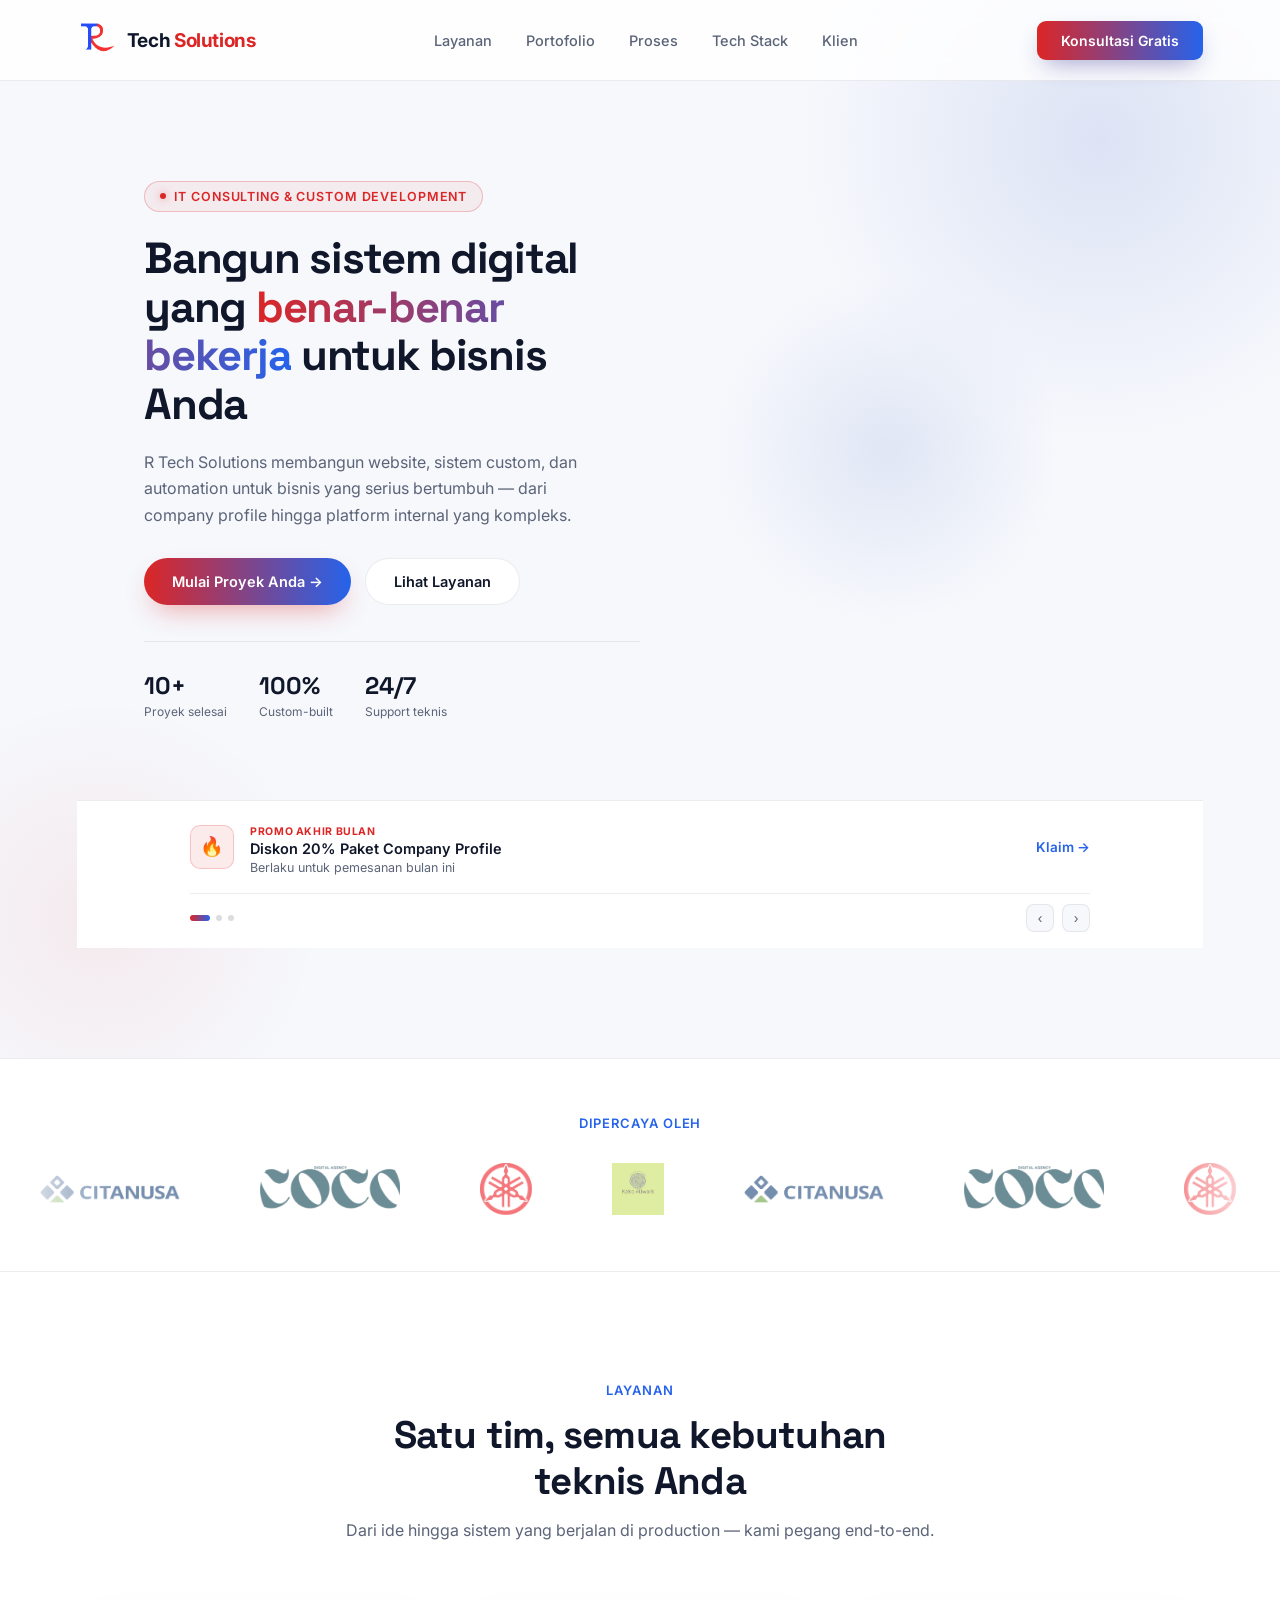
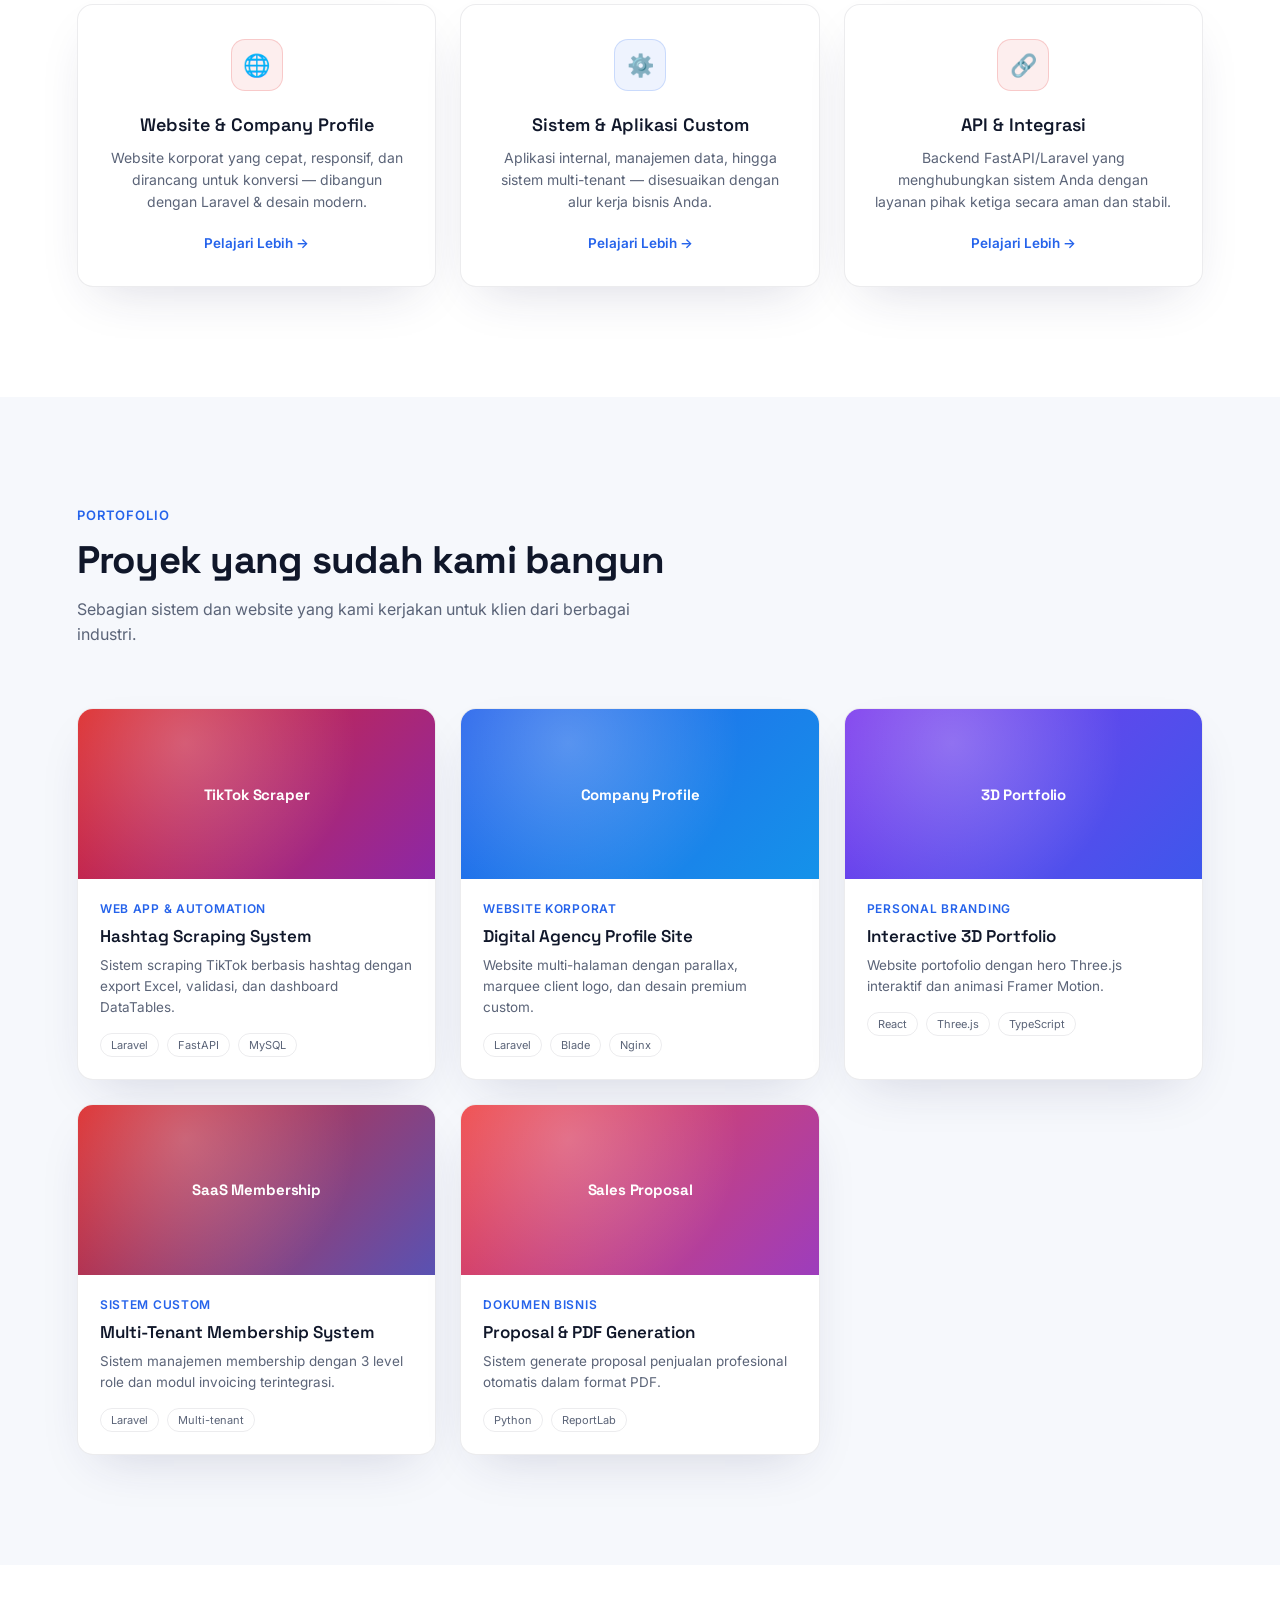
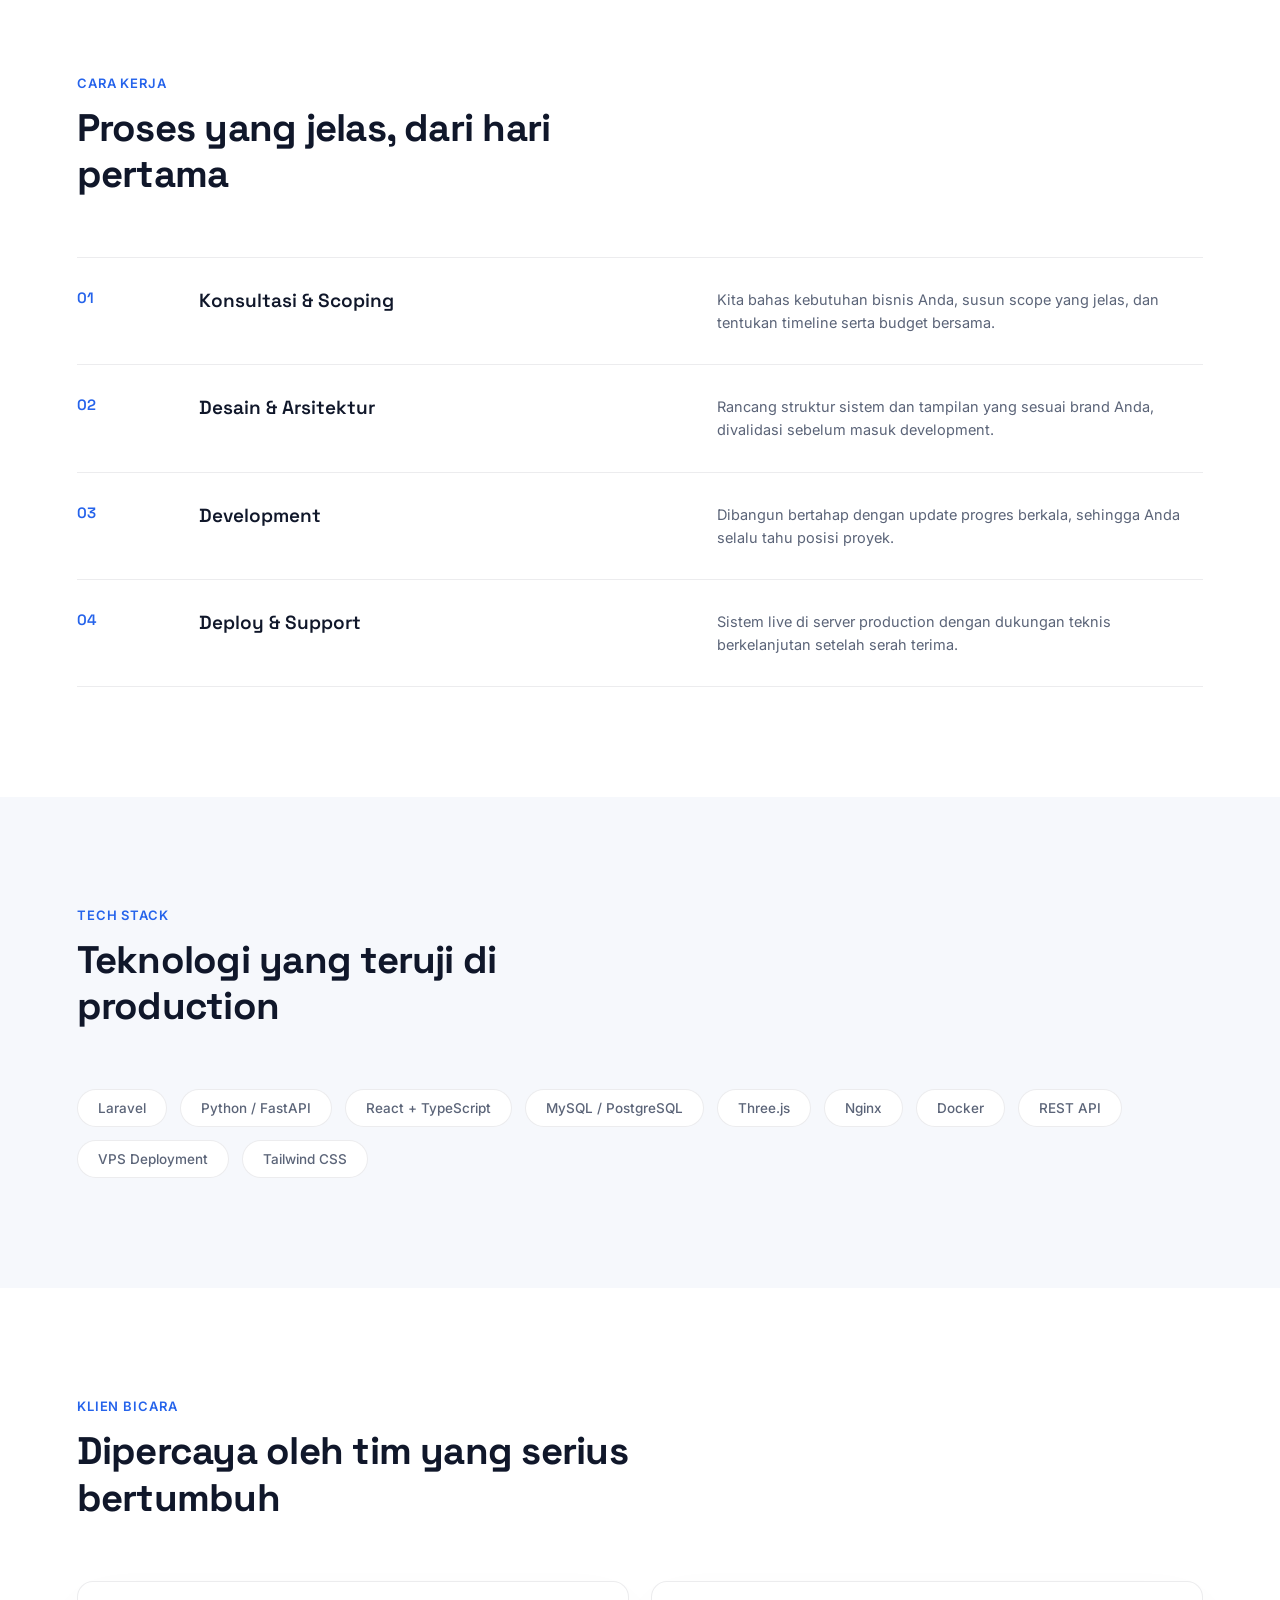
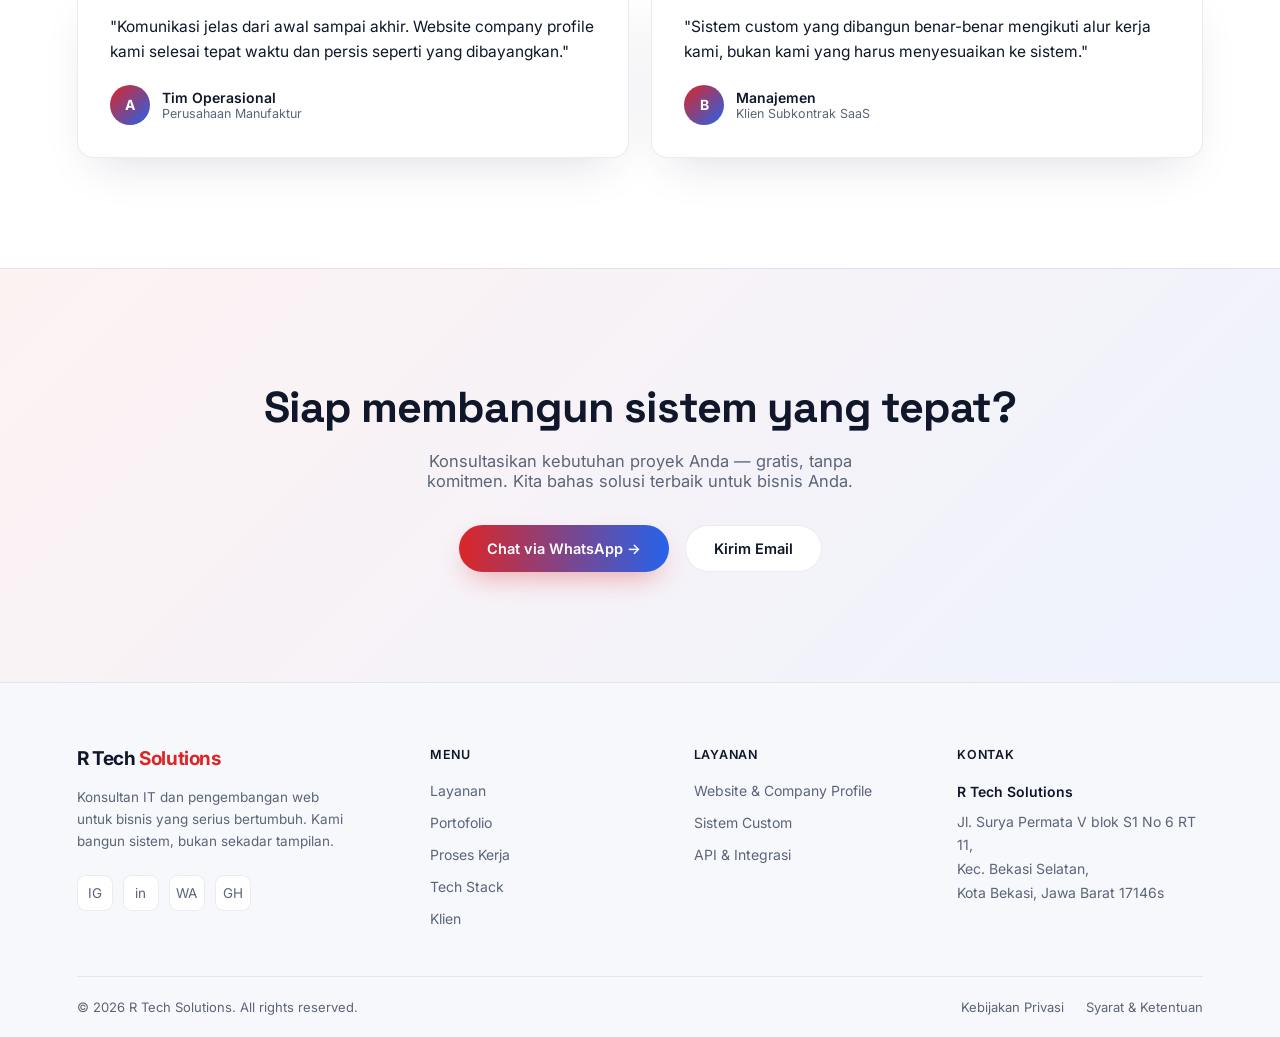
==== index (1).html @ bd037b31 "first commit company profile" ====
<!DOCTYPE html>
<html lang="id">
<head>
<meta charset="UTF-8">
<meta name="viewport" content="width=device-width, initial-scale=1.0">
<title>R Tech Solutions — IT Consulting & Web Development</title>
<link rel="preconnect" href="https://fonts.googleapis.com">
<link href="https://fonts.googleapis.com/css2?family=Space+Grotesk:wght@400;500;600;700&family=Inter:wght@400;500;600;700&display=swap" rel="stylesheet">
<link href="css/style.css" rel="stylesheet">
</head>
<body>

<nav>
  <div class="logo-mark">
    <div>
      <img src="assets/logo2.png" alt="R Tech Solutions Logo" width="40" height="40">
    </div>
    <div class="logo-text">Tech <span>Solutions</span></div>
  </div>
  <div class="nav-links">
    <a href="#layanan">Layanan</a>
    <a href="#portofolio">Portofolio</a>
    <a href="#proses">Proses</a>
    <a href="#stack">Tech Stack</a>
    <a href="#testimoni">Klien</a>
  </div>
  <a href="#cta" class="nav-cta">Konsultasi Gratis</a>
</nav>

<!-- HERO -->
<section class="hero">
  <div class="hero-blob blob-1"></div>
  <div class="hero-blob blob-2"></div>

  <!-- UPPER: two-col grid -->
  <div class="hero-upper">
    <!-- LEFT: text -->
    <div class="hero-content">
      <div class="eyebrow">IT Consulting &amp; Custom Development</div>
      <h1>Bangun sistem digital yang <span class="grad">benar-benar bekerja</span> untuk bisnis Anda</h1>
      <p class="hero-desc">R Tech Solutions membangun website, sistem custom, dan automation untuk bisnis yang serius bertumbuh — dari company profile hingga platform internal yang kompleks.</p>
      <div class="hero-actions">
        <a href="#cta" class="btn-primary">Mulai Proyek Anda →</a>
        <a href="#layanan" class="btn-secondary">Lihat Layanan</a>
      </div>
      <div class="hero-stats">
        <div class="stat"><div class="num">10+</div><div class="label">Proyek selesai</div></div>
        <div class="stat"><div class="num">100%</div><div class="label">Custom-built</div></div>
        <div class="stat"><div class="num">24/7</div><div class="label">Support teknis</div></div>
      </div>
    </div>
    <!-- RIGHT: 3D canvas -->
    <div class="hero-visual">
    </div>
  </div>

  <!-- PROMO BAR: full-width strip at bottom of hero -->
  <div class="hero-promo-bar">
    <div class="promo-carousel" id="promoCarousel">
      <div class="promo-track" id="promoTrack">
        <div class="promo-slide">
          <div class="promo-icon">🔥</div>
          <div class="promo-text">
            <span class="promo-badge">Promo Akhir Bulan</span>
            <h4>Diskon 20% Paket Company Profile</h4>
            <p>Berlaku untuk pemesanan bulan ini</p>
          </div>
          <a href="#cta" class="promo-arrow">Klaim →</a>
        </div>
        <div class="promo-slide">
          <div class="promo-icon">⚡</div>
          <div class="promo-text">
            <span class="promo-badge">Layanan Baru</span>
            <h4>Paket Automation &amp; Scraping</h4>
            <p>Mulai dari kebutuhan data harian Anda</p>
          </div>
          <a href="#layanan" class="promo-arrow">Lihat →</a>
        </div>
        <div class="promo-slide">
          <div class="promo-icon">🎯</div>
          <div class="promo-text">
            <span class="promo-badge">Slot Terbatas</span>
            <h4>Konsultasi Gratis Bulan Ini</h4>
            <p>Hanya tersedia untuk 5 klien pertama</p>
          </div>
          <a href="#cta" class="promo-arrow">Daftar →</a>
        </div>
      </div>
      <div class="promo-controls">
        <div class="promo-dots" id="promoDots"></div>
        <div class="promo-nav-btns">
          <button class="promo-nav-btn" id="promoPrev" aria-label="Sebelumnya">&#8249;</button>
          <button class="promo-nav-btn" id="promoNext" aria-label="Berikutnya">&#8250;</button>
        </div>
      </div>
    </div>
  </div>
</section>

<!-- CLIENT MARQUEE -->
<section class="clients">
  <span class="section-tag" style="text-align:center;display:block;padding:0 6%;margin-bottom:32px;">Dipercaya Oleh</span>
  <div class="clients-fade-l"></div>
  <div class="clients-fade-r"></div>
  <div class="marquee-track">
    <!-- Set 1 -->
    <div class="marquee-group">
      <div class="client-logo"><img src="assets/citanusalogo.png" alt="Cita Nusa Logo"></div>
      <div class="client-logo"><img src="assets/logo_coco.png" alt="Coco Digital Logo"></div>
      <div class="client-logo"><img src="assets/yamaha-logo.png.svg" alt="Yamaha Logo"></div>
      <div class="client-logo"><img src="assets/KakoLogo.png" alt="Kakao all work"></div>
    </div>
    <!-- Set 2 (duplikat, wajib buat looping mulus) -->
    <div class="marquee-group" aria-hidden="true">
      <div class="client-logo"><img src="assets/citanusalogo.png" alt="" aria-hidden="true"></div>
      <div class="client-logo"><img src="assets/logo_coco.png" alt="" aria-hidden="true"></div>
      <div class="client-logo"><img src="assets/yamaha-logo.png.svg" alt="" aria-hidden="true"></div>
      <div class="client-logo"><img src="assets/KakoLogo.png" alt="" aria-hidden="true"></div>
    </div>
  </div>
</section>

<!-- SERVICES -->
<section class="services" id="layanan">
  <div class="section-head center">
    <span class="section-tag">Layanan</span>
    <h2>Satu tim, semua kebutuhan teknis Anda</h2>
    <p>Dari ide hingga sistem yang berjalan di production — kami pegang end-to-end.</p>
  </div>
  <div class="service-grid">
    <div class="service-card">
      <div class="service-icon">🌐</div>
      <h3>Website &amp; Company Profile</h3>
      <p>Website korporat yang cepat, responsif, dan dirancang untuk konversi — dibangun dengan Laravel &amp; desain modern.</p>
      <a href="#" class="service-link">Pelajari Lebih →</a>
    </div>
    <div class="service-card">
      <div class="service-icon">⚙️</div>
      <h3>Sistem &amp; Aplikasi Custom</h3>
      <p>Aplikasi internal, manajemen data, hingga sistem multi-tenant — disesuaikan dengan alur kerja bisnis Anda.</p>
      <a href="#" class="service-link">Pelajari Lebih →</a>
    </div>
    <div class="service-card">
      <div class="service-icon">🔗</div>
      <h3>API &amp; Integrasi</h3>
      <p>Backend FastAPI/Laravel yang menghubungkan sistem Anda dengan layanan pihak ketiga secara aman dan stabil.</p>
      <a href="#" class="service-link">Pelajari Lebih →</a>
    </div>
  </div>
</section>

<!-- PORTFOLIO -->
<section class="portfolio" id="portofolio">
  <div class="section-head">
    <span class="section-tag">Portofolio</span>
    <h2>Proyek yang sudah kami bangun</h2>
    <p>Sebagian sistem dan website yang kami kerjakan untuk klien dari berbagai industri.</p>
  </div>
  <div class="portfolio-grid">
    <div class="portfolio-card">
      <div class="portfolio-thumb thumb-1"><span class="ptag">TikTok Scraper</span></div>
      <div class="portfolio-body">
        <span class="portfolio-cat">Web App &amp; Automation</span>
        <h3>Hashtag Scraping System</h3>
        <p>Sistem scraping TikTok berbasis hashtag dengan export Excel, validasi, dan dashboard DataTables.</p>
        <div class="portfolio-stack"><span>Laravel</span><span>FastAPI</span><span>MySQL</span></div>
      </div>
    </div>
    <div class="portfolio-card">
      <div class="portfolio-thumb thumb-2"><span class="ptag">Company Profile</span></div>
      <div class="portfolio-body">
        <span class="portfolio-cat">Website Korporat</span>
        <h3>Digital Agency Profile Site</h3>
        <p>Website multi-halaman dengan parallax, marquee client logo, dan desain premium custom.</p>
        <div class="portfolio-stack"><span>Laravel</span><span>Blade</span><span>Nginx</span></div>
      </div>
    </div>
    <div class="portfolio-card">
      <div class="portfolio-thumb thumb-3"><span class="ptag">3D Portfolio</span></div>
      <div class="portfolio-body">
        <span class="portfolio-cat">Personal Branding</span>
        <h3>Interactive 3D Portfolio</h3>
        <p>Website portofolio dengan hero Three.js interaktif dan animasi Framer Motion.</p>
        <div class="portfolio-stack"><span>React</span><span>Three.js</span><span>TypeScript</span></div>
      </div>
    </div>
    <div class="portfolio-card">
      <div class="portfolio-thumb thumb-4"><span class="ptag">SaaS Membership</span></div>
      <div class="portfolio-body">
        <span class="portfolio-cat">Sistem Custom</span>
        <h3>Multi-Tenant Membership System</h3>
        <p>Sistem manajemen membership dengan 3 level role dan modul invoicing terintegrasi.</p>
        <div class="portfolio-stack"><span>Laravel</span><span>Multi-tenant</span></div>
      </div>
    </div>
    <div class="portfolio-card">
      <div class="portfolio-thumb thumb-5"><span class="ptag">Sales Proposal</span></div>
      <div class="portfolio-body">
        <span class="portfolio-cat">Dokumen Bisnis</span>
        <h3>Proposal &amp; PDF Generation</h3>
        <p>Sistem generate proposal penjualan profesional otomatis dalam format PDF.</p>
        <div class="portfolio-stack"><span>Python</span><span>ReportLab</span></div>
      </div>
    </div>
  </div>
</section>

<!-- PROCESS -->
<section class="process" id="proses">
  <div class="section-head">
    <span class="section-tag">Cara Kerja</span>
    <h2>Proses yang jelas, dari hari pertama</h2>
  </div>
  <div class="process-list">
    <div class="process-row">
      <div class="process-num">01</div>
      <h3>Konsultasi &amp; Scoping</h3>
      <p>Kita bahas kebutuhan bisnis Anda, susun scope yang jelas, dan tentukan timeline serta budget bersama.</p>
    </div>
    <div class="process-row">
      <div class="process-num">02</div>
      <h3>Desain &amp; Arsitektur</h3>
      <p>Rancang struktur sistem dan tampilan yang sesuai brand Anda, divalidasi sebelum masuk development.</p>
    </div>
    <div class="process-row">
      <div class="process-num">03</div>
      <h3>Development</h3>
      <p>Dibangun bertahap dengan update progres berkala, sehingga Anda selalu tahu posisi proyek.</p>
    </div>
    <div class="process-row">
      <div class="process-num">04</div>
      <h3>Deploy &amp; Support</h3>
      <p>Sistem live di server production dengan dukungan teknis berkelanjutan setelah serah terima.</p>
    </div>
  </div>
</section>

<!-- TECH STACK -->
<section class="stack" id="stack">
  <div class="section-head">
    <span class="section-tag">Tech Stack</span>
    <h2>Teknologi yang teruji di production</h2>
  </div>
  <div class="stack-grid">
    <div class="stack-pill">Laravel</div>
    <div class="stack-pill">Python / FastAPI</div>
    <div class="stack-pill">React + TypeScript</div>
    <div class="stack-pill">MySQL / PostgreSQL</div>
    <div class="stack-pill">Three.js</div>
    <div class="stack-pill">Nginx</div>
    <div class="stack-pill">Docker</div>
    <div class="stack-pill">REST API</div>
    <div class="stack-pill">VPS Deployment</div>
    <div class="stack-pill">Tailwind CSS</div>
  </div>
</section>

<!-- TESTIMONIAL -->
<section class="testimonial" id="testimoni">
  <div class="section-head">
    <span class="section-tag">Klien Bicara</span>
    <h2>Dipercaya oleh tim yang serius bertumbuh</h2>
  </div>
  <div class="testi-grid">
    <div class="testi-card">
      <p>"Komunikasi jelas dari awal sampai akhir. Website company profile kami selesai tepat waktu dan persis seperti yang dibayangkan."</p>
      <div class="testi-who">
        <div class="testi-avatar">A</div>
        <div><div class="testi-name">Tim Operasional</div><div class="testi-role">Perusahaan Manufaktur</div></div>
      </div>
    </div>
    <div class="testi-card">
      <p>"Sistem custom yang dibangun benar-benar mengikuti alur kerja kami, bukan kami yang harus menyesuaikan ke sistem."</p>
      <div class="testi-who">
        <div class="testi-avatar">B</div>
        <div><div class="testi-name">Manajemen</div><div class="testi-role">Klien Subkontrak SaaS</div></div>
      </div>
    </div>
  </div>
</section>

<!-- CTA -->
<section class="cta-section" id="cta">
  <h2>Siap membangun sistem yang tepat?</h2>
  <p>Konsultasikan kebutuhan proyek Anda — gratis, tanpa komitmen. Kita bahas solusi terbaik untuk bisnis Anda.</p>
  <div class="cta-buttons">
    <a href="https://wa.me/62" class="btn-primary">Chat via WhatsApp →</a>
    <a href="mailto:hello@rtechsolutions.id" class="btn-secondary">Kirim Email</a>
  </div>
</section>

<!-- FOOTER -->
<footer>
  <div class="footer-top">
    <div class="footer-brand">
      <div class="logo-mark">
        <div class="logo-text">R Tech <span>Solutions</span></div>
      </div>
      <p>Konsultan IT dan pengembangan web untuk bisnis yang serius bertumbuh. Kami bangun sistem, bukan sekadar tampilan.</p>
      <div class="footer-social">
        <a href="#" class="social-btn" aria-label="Instagram">IG</a>
        <a href="#" class="social-btn" aria-label="LinkedIn">in</a>
        <a href="#" class="social-btn" aria-label="WhatsApp">WA</a>
        <a href="#" class="social-btn" aria-label="GitHub">GH</a>
      </div>
    </div>
    <div class="footer-col">
      <h4>Menu</h4>
      <ul>
        <li><a href="#layanan">Layanan</a></li>
        <li><a href="#portofolio">Portofolio</a></li>
        <li><a href="#proses">Proses Kerja</a></li>
        <li><a href="#stack">Tech Stack</a></li>
        <li><a href="#testimoni">Klien</a></li>
      </ul>
    </div>
    <div class="footer-col">
      <h4>Layanan</h4>
      <ul>
        <li><a href="#layanan">Website &amp; Company Profile</a></li>
        <li><a href="#layanan">Sistem Custom</a></li>
        <li><a href="#layanan">API &amp; Integrasi</a></li>
      </ul>
    </div>
    <div class="footer-col">
      <h4>Kontak</h4>
      <div class="footer-address">
        <strong>R Tech Solutions</strong>
        Jl. Surya Permata V blok S1 No 6 RT 11,<br>
        Kec. Bekasi Selatan,<br>
        Kota Bekasi, Jawa Barat 17146s
      </div>
    </div>
  </div>
  <div class="footer-bottom">
    <div class="gray">© 2026 R Tech Solutions. All rights reserved.</div>
    <div class="footer-bottom-links">
      <a href="#">Kebijakan Privasi</a>
      <a href="#">Syarat &amp; Ketentuan</a>
    </div>
  </div>
</footer>

<!-- THREE.js loaded locally to avoid blocked CDN by tracking prevention -->
<script src="assets/three/three.min.js"></script>
<script src="/js/script.js"></script>

</body>
</html>
---- css/style.css ----
:root{
    --bg:#ffffff;
    --bg-soft:#f6f8fc;
    --bg-soft-2:#eef1f8;
    --ink:#10172a;
    --ink-soft:#5b6478;
    --line:rgba(16,23,42,0.08);
    --red:#dc2626;
    --red-2:#ef4444;
    --blue:#2563eb;
    --blue-2:#3b82f6;
    --shadow:0 20px 50px -20px rgba(37,38,87,0.18);
  }
  *{margin:0;padding:0;box-sizing:border-box;}
  html{scroll-behavior:smooth;}
  body{
    background:var(--bg);
    color:var(--ink);
    font-family:'Inter',sans-serif;
    overflow-x:hidden;
  }
  h1,h2,h3,.display{font-family:'Space Grotesk',sans-serif;}
  a{font-family:inherit;}

  /* NAV */
  nav{
    position:fixed; top:0; left:0; right:0; z-index:100;
    display:flex; align-items:center; justify-content:space-between;
    padding:18px 6%;
    background:rgba(255,255,255,0.82);
    backdrop-filter:blur(12px);
    border-bottom:1px solid var(--line);
  }
  .logo-mark{display:flex; align-items:center; gap:10px;}
  .logo-text{font-weight:700;font-size:19px;letter-spacing:-0.02em;color:var(--ink);}
  .logo-text span{color:var(--red);}
  .nav-links{display:flex;gap:34px;align-items:center;}
  .nav-links a{color:var(--ink-soft);text-decoration:none;font-size:14.5px;font-weight:500;transition:color .2s;}
  .nav-links a:hover{color:var(--ink);}
  .nav-cta{
    background:linear-gradient(90deg,var(--red),var(--blue));
    color:#fff; padding:11px 24px; border-radius:9px;
    font-weight:600; font-size:14px; text-decoration:none;
    box-shadow:0 10px 24px -8px rgba(37,38,135,0.45);
    transition:transform .2s, box-shadow .2s;
  }
  .nav-cta:hover{transform:translateY(-2px); box-shadow:0 14px 28px -8px rgba(37,38,135,0.55);}

  /* HERO */
  .hero{
    position:relative;
    background:var(--bg-soft);
    overflow:hidden;
    padding-top:80px; /* nav height offset */
  }
  .hero-blob{
    position:absolute; border-radius:50%; z-index:0; pointer-events:none;
  }
  .blob-1{width:600px;height:600px; background:radial-gradient(circle, #dde3f5 0%, transparent 70%); top:-160px; right:-120px;}
  .blob-2{width:440px;height:440px; background:radial-gradient(circle, rgba(220,38,38,0.07) 0%, transparent 70%); bottom:-80px; left:-120px;}

  /* Upper hero: two-col grid */
  .hero-upper{
    position:relative; z-index:2;
    display:grid; grid-template-columns:1fr 1fr;
    gap:0; align-items:center;
    min-height:calc(100vh - 80px - 100px); /* subtract nav + promo bar height */
    padding:60px 6% 40px;
    max-width:1400px; margin:0 auto; width:100%;
  }
  .hero-content{ max-width:540px; }
  .eyebrow{
    display:inline-flex; align-items:center; gap:8px;
    font-size:12.5px; font-weight:600; letter-spacing:0.07em;
    color:var(--red); text-transform:uppercase;
    margin-bottom:22px;
    padding:7px 15px;
    border:1px solid rgba(220,38,38,0.25);
    border-radius:100px;
    background:rgba(220,38,38,0.06);
  }
  .eyebrow::before{
    content:''; width:6px;height:6px;border-radius:50%;
    background:var(--red); box-shadow:0 0 8px rgba(220,38,38,0.5);
  }
  .hero h1{
    font-size:clamp(2rem, 3.4vw, 3rem);
    font-weight:700; line-height:1.12; letter-spacing:-0.03em;
    margin-bottom:20px; color:var(--ink);
  }
  .hero h1 .grad{
    background:linear-gradient(90deg, var(--red), var(--blue));
    -webkit-background-clip:text; background-clip:text; color:transparent;
  }
  .hero-desc{
    font-size:16px; line-height:1.65; color:var(--ink-soft);
    max-width:460px; margin-bottom:30px;
  }
  .hero-actions{display:flex; gap:14px; flex-wrap:wrap; margin-bottom:36px;}
  .btn-primary{
    background:linear-gradient(90deg,var(--red),var(--blue));
    color:#fff; padding:14px 28px; border-radius:100px;
    font-weight:600; font-size:14.5px; text-decoration:none;
    display:inline-flex; align-items:center; gap:8px;
    box-shadow:0 12px 28px -10px rgba(220,38,38,0.45);
    transition:transform .2s, box-shadow .2s;
  }
  .btn-primary:hover{transform:translateY(-3px); box-shadow:0 18px 32px -10px rgba(220,38,38,0.55);}
  .btn-secondary{
    background:#fff; color:var(--ink);
    padding:14px 28px; border-radius:100px;
    font-weight:600; font-size:14.5px; text-decoration:none;
    border:1px solid var(--line);
    transition:border-color .2s, box-shadow .2s;
  }
  .btn-secondary:hover{border-color:var(--blue-2); box-shadow:0 6px 16px -8px rgba(37,99,235,0.2);}
  .hero-stats{
    display:flex; gap:32px; flex-wrap:wrap;
    padding-top:28px; border-top:1px solid var(--line);
  }
  .stat .num{font-family:'Space Grotesk'; font-size:24px; font-weight:700; color:var(--ink);}
  .stat .label{font-size:12px; color:var(--ink-soft); margin-top:3px;}

  /* 3D visual column */
  .hero-visual{
    position:relative; z-index:1;
    height:460px;
    display:flex; align-items:center; justify-content:center;
  }
  .hero-visual::before{
    content:'';
    position:absolute;
    width:360px; height:360px;
    background:radial-gradient(ellipse at center, #e0e6f5 0%, transparent 68%);
    border-radius:50%;
    z-index:0;
  }
  #hero-canvas{
    position:absolute; inset:0;
    width:100%; height:100%;
    z-index:1;
  }

  /* PROMO BAR — sits below hero-upper as a footer of the hero section */
  .hero-promo-bar{
    position:relative; z-index:3;
    background:#fff;
    border-top:1px solid var(--line);
    padding:0 6%;
    display:flex; align-items:stretch;
  }
  .promo-carousel{
    flex:1; max-width:900px; margin:0 auto;
    overflow:hidden;
  }
  .promo-wrap{ /* legacy compat */ }
  .promo-carousel-inner{
    border:none; border-radius:0;
    background:transparent;
  }
  .promo-track{display:flex; transition:transform .55s cubic-bezier(.65,0,.35,1);}
  .promo-slide{
    min-width:100%; display:flex; align-items:center; gap:16px;
    padding:18px 0;
  }
  .promo-icon{
    width:44px; height:44px; border-radius:10px; flex-shrink:0;
    display:flex; align-items:center; justify-content:center; font-size:19px;
  }
  .promo-slide:nth-child(odd) .promo-icon{background:rgba(220,38,38,0.09); border:1px solid rgba(220,38,38,0.2);}
  .promo-slide:nth-child(even) .promo-icon{background:rgba(37,99,235,0.09); border:1px solid rgba(37,99,235,0.2);}
  .promo-text{flex:1; min-width:0;}
  .promo-badge{
    display:inline-block; font-size:10.5px; font-weight:700; letter-spacing:0.06em;
    text-transform:uppercase; color:var(--red); margin-bottom:2px;
  }
  .promo-text h4{font-size:14.5px; font-weight:600; line-height:1.3; margin-bottom:1px; color:var(--ink);}
  .promo-text p{font-size:12.5px; color:var(--ink-soft); margin:0;}
  .promo-arrow{flex-shrink:0; color:var(--blue); text-decoration:none; font-size:13.5px; font-weight:600; white-space:nowrap;}
  .promo-controls{
    display:flex; align-items:center; justify-content:space-between;
    padding:10px 0 16px;
    border-top:1px solid var(--line);
  }
  .promo-dots{display:flex; gap:6px; align-items:center;}
  .promo-dot{
    width:6px; height:6px; border-radius:50%; background:rgba(16,23,42,0.15);
    border:none; cursor:pointer; padding:0; transition:background .25s, width .25s;
  }
  .promo-dot.active{background:linear-gradient(90deg,var(--red),var(--blue)); width:20px; border-radius:4px;}
  .promo-nav-btns{display:flex; gap:8px;}
  .promo-nav-btn{
    width:28px; height:28px; border-radius:8px; border:1px solid var(--line);
    background:#f6f8fc; color:var(--ink-soft); cursor:pointer;
    display:flex; align-items:center; justify-content:center; font-size:14px;
    transition:border-color .2s, color .2s, background .2s;
  }
  .promo-nav-btn:hover{border-color:var(--blue); color:var(--blue); background:#fff;}

  /* SECTIONS GENERIC */
  section{padding:110px 6%;}
  .section-head{max-width:600px; margin-bottom:60px;}
  .section-tag{
    font-size:13px; font-weight:600; letter-spacing:0.07em; text-transform:uppercase;
    color:var(--blue); margin-bottom:14px; display:block;
  }
  .section-head h2{font-size:clamp(1.7rem,3vw,2.4rem); font-weight:700; letter-spacing:-0.02em; line-height:1.2; color:var(--ink);}
  .section-head p{color:var(--ink-soft); font-size:16px; margin-top:14px; line-height:1.6;}
  .center{text-align:center; margin-left:auto; margin-right:auto;}

  /* SERVICES */
  .services{background:var(--bg);}
  .service-grid{display:grid; grid-template-columns:repeat(3,1fr); gap:24px;}
  .service-card{
    background:#fff; padding:34px 28px; border-radius:16px;
    border:1px solid var(--line);
    box-shadow:var(--shadow);
    transition:transform .25s, box-shadow .25s;
  }
  .service-card:hover{transform:translateY(-6px);}
  .service-icon{
    width:52px;height:52px;border-radius:14px;
    display:flex;align-items:center;justify-content:center;
    margin:0 auto 22px; font-size:22px;
  }
  .service-card:nth-child(odd) .service-icon{background:rgba(220,38,38,0.08); border:1px solid rgba(220,38,38,0.18);}
  .service-card:nth-child(even) .service-icon{background:rgba(37,99,235,0.08); border:1px solid rgba(37,99,235,0.18);}
  .service-card{text-align:center;}
  .service-card h3{font-size:18px; font-weight:600; margin-bottom:11px; color:var(--ink);}
  .service-card p{color:var(--ink-soft); font-size:14px; line-height:1.6; margin-bottom:18px;}
  .service-link{color:var(--blue); font-size:13.5px; font-weight:600; text-decoration:none;}
  .service-link:hover{text-decoration:underline;}

  /* PORTFOLIO */
  .portfolio{background:var(--bg-soft);}
  .portfolio-grid{display:grid; grid-template-columns:repeat(3,1fr); gap:24px;}
  .portfolio-card{
    border:1px solid var(--line); border-radius:16px; overflow:hidden;
    background:#fff;
    box-shadow:var(--shadow);
    transition:transform .3s;
  }
  .portfolio-card:hover{transform:translateY(-6px);}
  .portfolio-thumb{height:170px; position:relative; overflow:hidden; display:flex; align-items:center; justify-content:center;}
  .portfolio-thumb::after{content:''; position:absolute; inset:0; background:radial-gradient(circle at 30% 20%, rgba(255,255,255,0.25), transparent 60%);}
  .portfolio-thumb .ptag{font-family:'Space Grotesk'; font-weight:700; font-size:15px; color:#fff; letter-spacing:-0.01em; z-index:1;}
  .thumb-1{background:linear-gradient(135deg, #dc2626, #6d28d9 140%);}
  .thumb-2{background:linear-gradient(135deg, #2563eb, #0ea5e9 140%);}
  .thumb-3{background:linear-gradient(135deg, #7c3aed, #2563eb 140%);}
  .thumb-4{background:linear-gradient(135deg, #dc2626, #2563eb 140%);}
  .thumb-5{background:linear-gradient(135deg, #ef4444, #7c3aed 140%);}
  .thumb-6{background:linear-gradient(135deg, #16a34a, #2563eb 140%);}
  .portfolio-body{padding:22px;}
  .portfolio-cat{font-size:12px; font-weight:600; letter-spacing:0.06em; text-transform:uppercase; color:var(--blue); margin-bottom:9px; display:block;}
  .portfolio-card h3{font-size:17px; font-weight:600; margin-bottom:8px; color:var(--ink);}
  .portfolio-card p{color:var(--ink-soft); font-size:13.5px; line-height:1.55; margin-bottom:15px;}
  .portfolio-stack{display:flex; gap:8px; flex-wrap:wrap;}
  .portfolio-stack span{font-size:11px; padding:4px 10px; border-radius:100px; border:1px solid var(--line); color:var(--ink-soft);}

  /* PROCESS */
  .process-list{display:flex; flex-direction:column;}
  .process-row{
    display:grid; grid-template-columns:90px 1fr 1fr;
    gap:32px; padding:30px 0; border-top:1px solid var(--line);
    align-items:start;
  }
  .process-list .process-row:last-child{border-bottom:1px solid var(--line);}
  .process-num{font-family:'Space Grotesk'; font-size:15px; font-weight:600; color:var(--blue);}
  .process-row h3{font-size:19px; font-weight:600; color:var(--ink);}
  .process-row p{color:var(--ink-soft); font-size:14.5px; line-height:1.6;}

  /* TECH STACK */
  .stack{background:var(--bg-soft);}
  .stack-grid{display:flex; flex-wrap:wrap; gap:13px;}
  .stack-pill{
    padding:10px 20px; border-radius:100px;
    border:1px solid var(--line); font-size:13.5px; font-weight:500;
    color:var(--ink-soft); background:#fff;
    transition:border-color .2s, color .2s, box-shadow .2s;
  }
  .stack-pill:hover{border-color:var(--blue-2); color:var(--ink); box-shadow:0 6px 16px -8px rgba(37,38,135,0.25);}

  /* TESTIMONIAL */
  .testi-grid{display:grid; grid-template-columns:repeat(2,1fr); gap:22px;}
  .testi-card{
    border:1px solid var(--line); border-radius:16px; padding:32px;
    background:#fff; box-shadow:var(--shadow);
  }
  .testi-card p{font-size:15.5px; line-height:1.65; color:var(--ink); margin-bottom:20px;}
  .testi-who{display:flex; align-items:center; gap:12px;}
  .testi-avatar{
    width:40px;height:40px;border-radius:50%;
    background:linear-gradient(135deg,var(--red),var(--blue));
    display:flex;align-items:center;justify-content:center;
    font-weight:700; font-size:14px; color:#fff;
  }
  .testi-name{font-weight:600; font-size:14px; color:var(--ink);}
  .testi-role{font-size:12.5px; color:var(--ink-soft);}

  /* CLIENT MARQUEE */
.clients{padding:56px 0; border-top:1px solid var(--line); border-bottom:1px solid var(--line); overflow:hidden; position:relative; background:#fff;}
.clients .section-tag{padding:0 6%; margin-bottom:32px; display:block;}

.marquee-track{
  display:flex;
  width:max-content;
  animation:marquee 28s linear infinite;
}
.marquee-track:hover{animation-play-state:paused;}

.marquee-group{
  display:flex;
  align-items:center;
  flex-shrink:0; /* penting: biar gak diperas jadi kecil */
}

.client-logo{
  display:flex;
  align-items:center;
  justify-content:center;
  height:52px;
  padding:0 40px; /* jarak antar logo */
  opacity:0.6;
  transition:opacity .25s;
}
.client-logo:hover{opacity:1;}

.client-logo img{
  max-height:100%;
  max-width:140px;   /* batas lebar biar gak ada yg gepeng kepanjangan */
  width:auto;
  height:auto;
  object-fit:contain;
  display:block;
}

@keyframes marquee{
  from{transform:translateX(0);}
  to{transform:translateX(-50%);}
}

.clients-fade-l, .clients-fade-r{position:absolute; top:0; bottom:0; width:120px; z-index:2; pointer-events:none;}
.clients-fade-l{left:0; background:linear-gradient(90deg, #fff, transparent);}
.clients-fade-r{right:0; background:linear-gradient(270deg, #fff, transparent);}

  /* CTA */
  .cta-section{
    text-align:center;
    background:linear-gradient(135deg, rgba(220,38,38,0.06), rgba(37,99,235,0.08));
    border-top:1px solid var(--line);
  }
  .cta-section h2{font-size:clamp(1.9rem,3.6vw,2.7rem); font-weight:700; letter-spacing:-0.02em; margin-bottom:16px; color:var(--ink);}
  .cta-section p{color:var(--ink-soft); font-size:16.5px; max-width:500px; margin:0 auto 34px;}
  .cta-buttons{display:flex; gap:16px; justify-content:center; flex-wrap:wrap;}

  /* FOOTER */
  footer{border-top:1px solid var(--line); background:var(--bg-soft); padding:64px 6% 0;}
  .footer-top{display:grid; grid-template-columns:1.4fr 1fr 1fr 1.1fr; gap:40px; padding-bottom:48px;}
  .footer-brand .logo-mark{margin-bottom:16px;}
  .footer-brand p{color:var(--ink-soft); font-size:13.5px; line-height:1.65; max-width:280px; margin-bottom:22px;}
  .footer-social{display:flex; gap:10px;}
  .social-btn{
    width:36px;height:36px;border-radius:9px;
    border:1px solid var(--line); background:#fff;
    display:flex;align-items:center;justify-content:center;
    color:var(--ink-soft); text-decoration:none; font-size:13.5px;
    transition:border-color .2s, color .2s;
  }
  .social-btn:hover{border-color:var(--blue-2); color:var(--blue);}
  .footer-col h4{font-size:12.5px; font-weight:600; letter-spacing:0.06em; text-transform:uppercase; color:var(--ink); margin-bottom:18px;}
  .footer-col ul{list-style:none; display:flex; flex-direction:column; gap:12px;}
  .footer-col a{color:var(--ink-soft); text-decoration:none; font-size:14px; transition:color .2s;}
  .footer-col a:hover{color:var(--ink);}
  .footer-address{color:var(--ink-soft); font-size:14px; line-height:1.7;}
  .footer-address strong{color:var(--ink); font-weight:600; display:block; margin-bottom:6px;}
  .footer-bottom{border-top:1px solid var(--line); padding:22px 0; display:flex; align-items:center; justify-content:space-between; flex-wrap:wrap; gap:14px;}
  .footer-bottom .gray{color:var(--ink-soft); font-size:13px;}
  .footer-bottom-links{display:flex; gap:22px;}
  .footer-bottom-links a{color:var(--ink-soft); text-decoration:none; font-size:13px;}
  .footer-bottom-links a:hover{color:var(--ink);}

  @media (max-width:980px){
    .hero-upper{grid-template-columns:1fr; min-height:auto; padding:40px 6% 36px;}
    .hero-visual{height:300px; order:-1;}
    .hero-content{max-width:100%;}
    .hero-promo-bar{padding:0 6%;}
  }
  @media (max-width:900px){
    .nav-links{display:none;}
    .service-grid{grid-template-columns:1fr 1fr;}
    .testi-grid{grid-template-columns:1fr;}
    .process-row{grid-template-columns:1fr; gap:8px;}
    section{padding:76px 6%;}
    .portfolio-grid{grid-template-columns:1fr 1fr;}
    .footer-top{grid-template-columns:1fr 1fr; row-gap:34px;}
  }
  @media (max-width:600px){
    .service-grid{grid-template-columns:1fr;}
    .portfolio-grid{grid-template-columns:1fr;}
    .hero-stats{gap:20px;}
  }
  @media (max-width:540px){
    .footer-top{grid-template-columns:1fr;}
    .footer-bottom{flex-direction:column; align-items:flex-start;}
  }
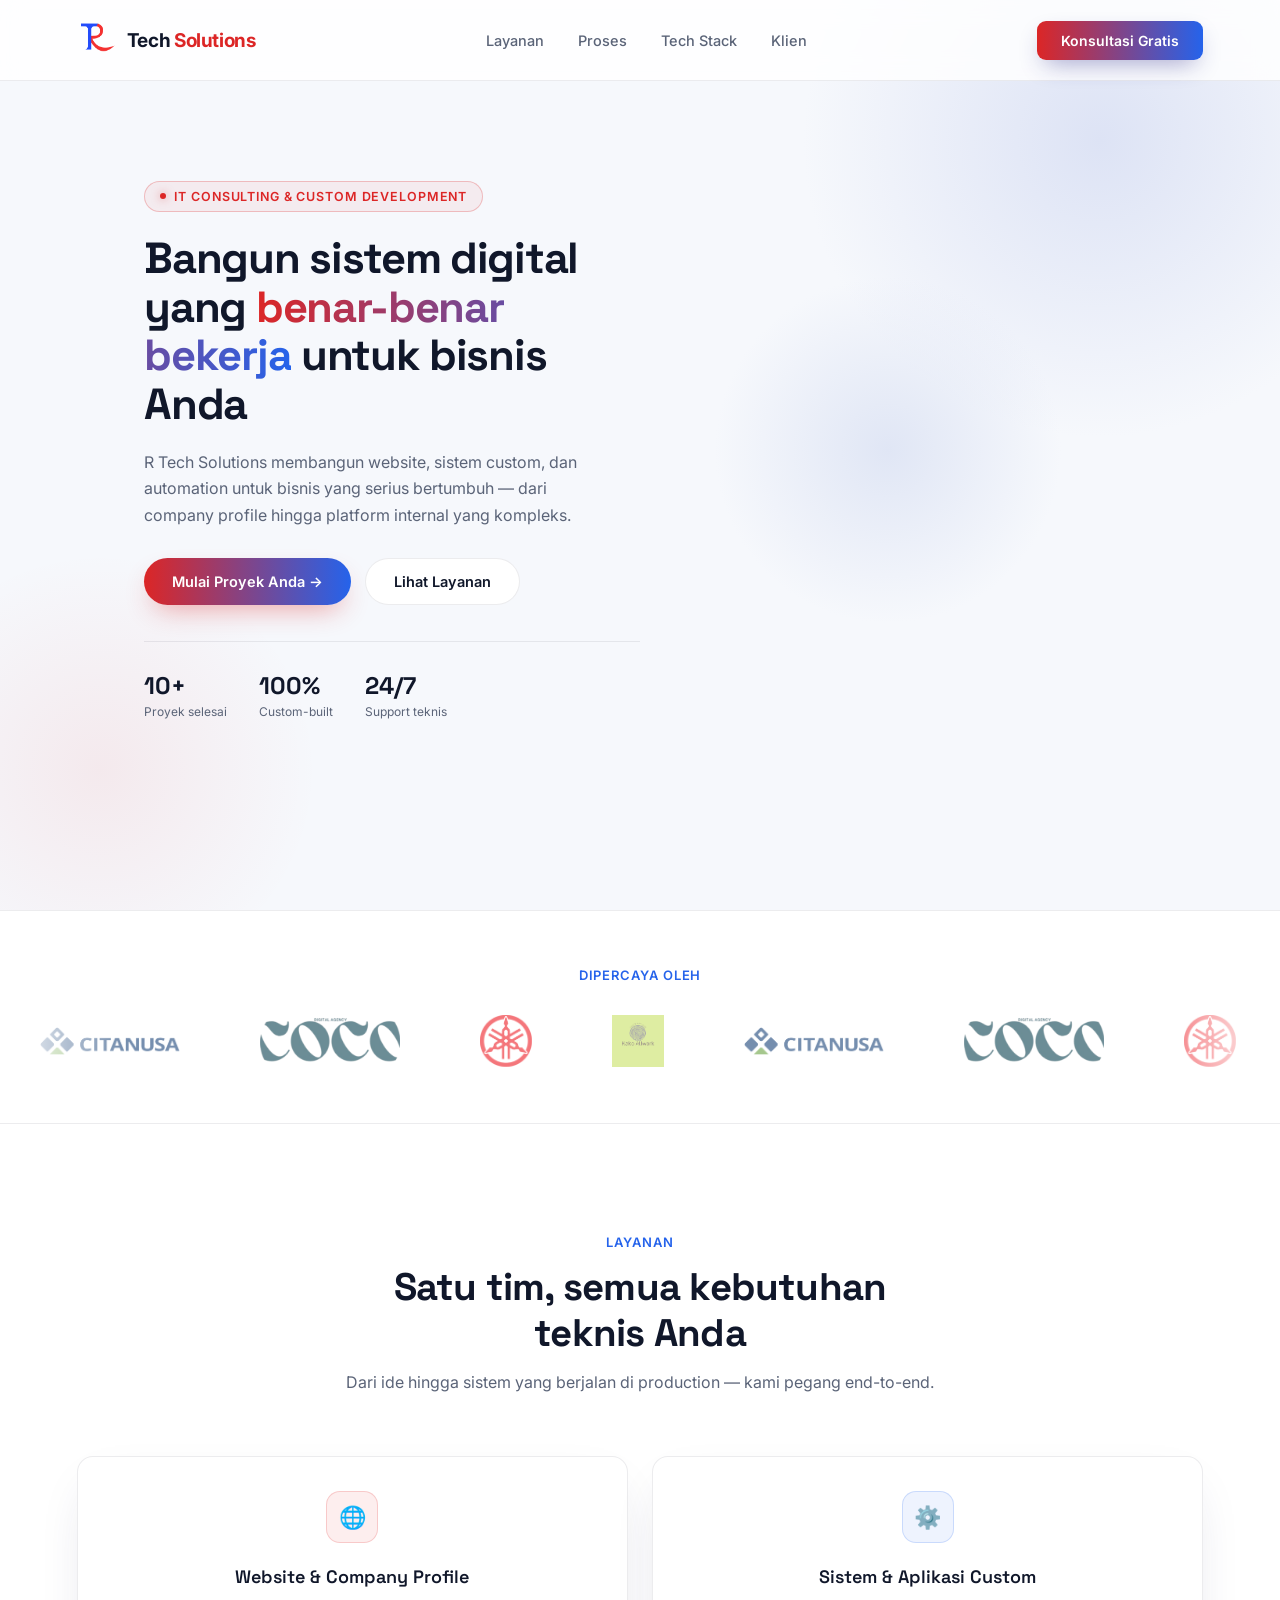
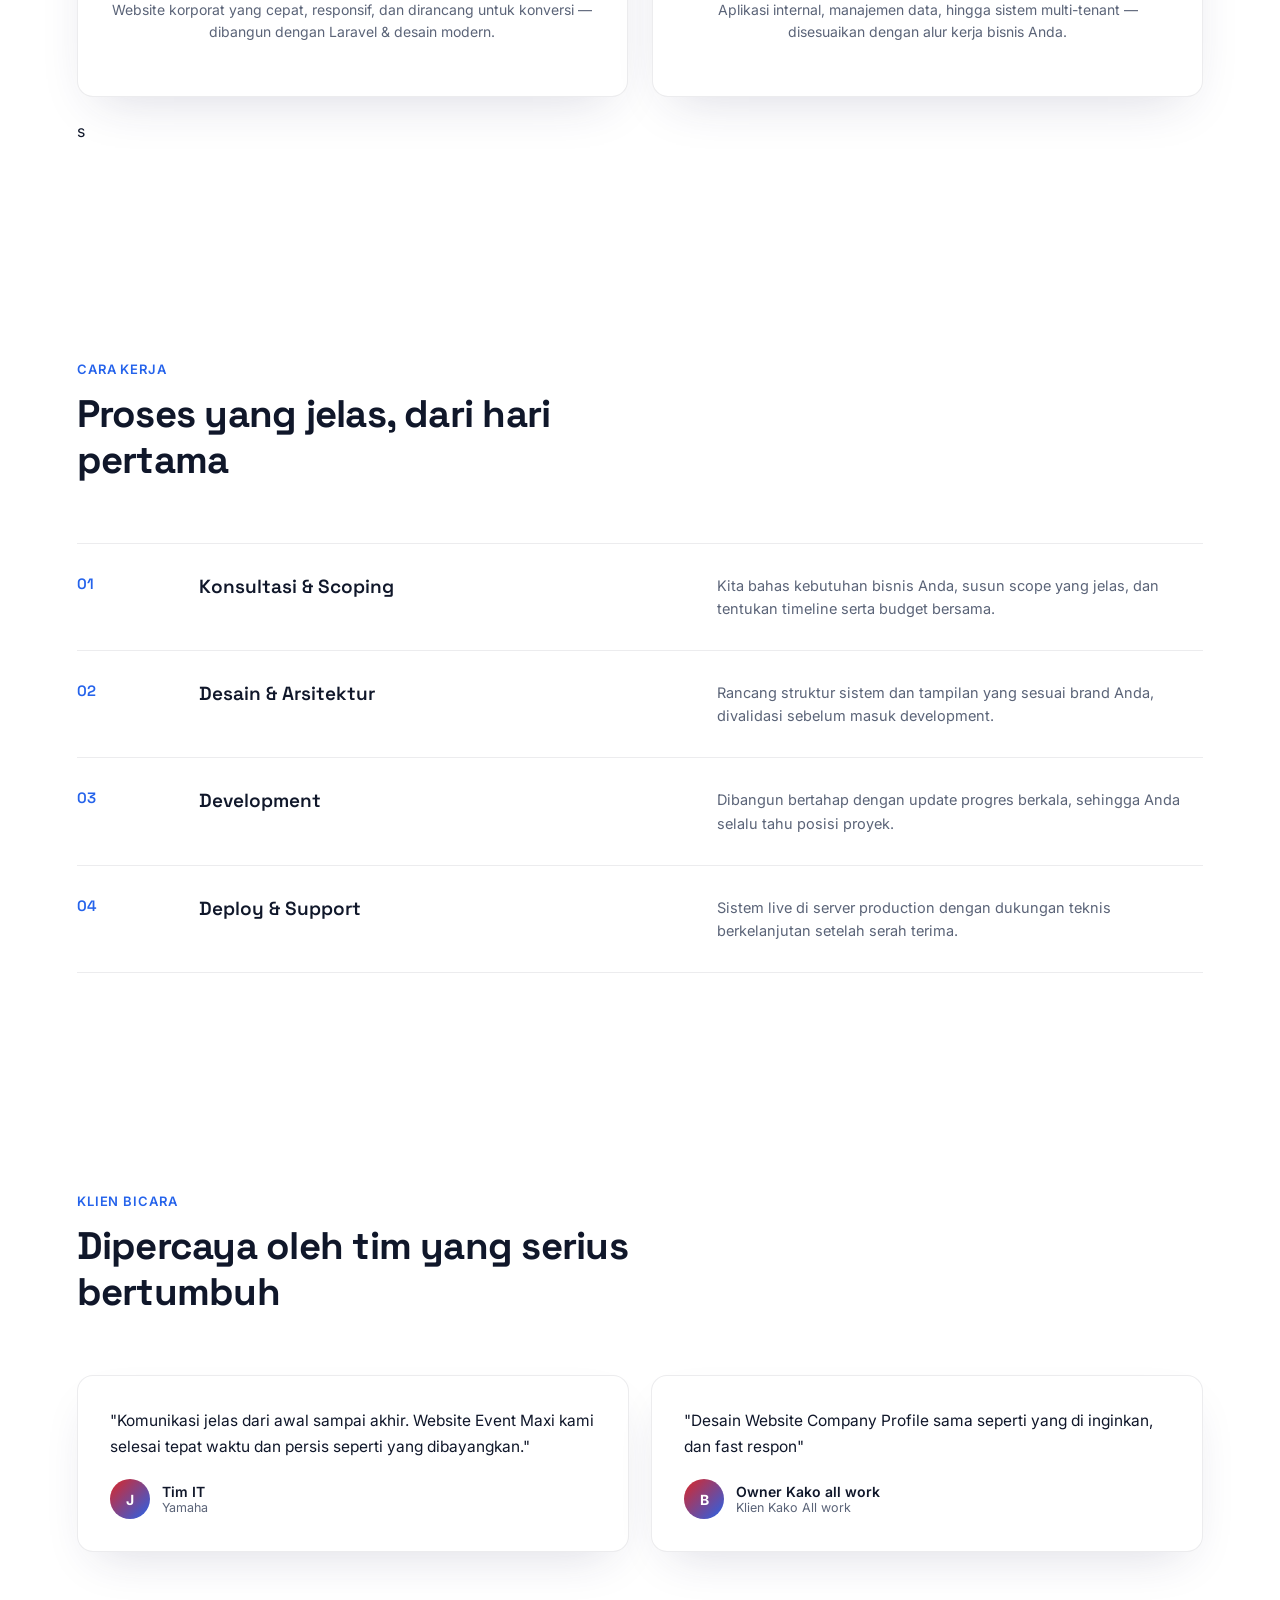
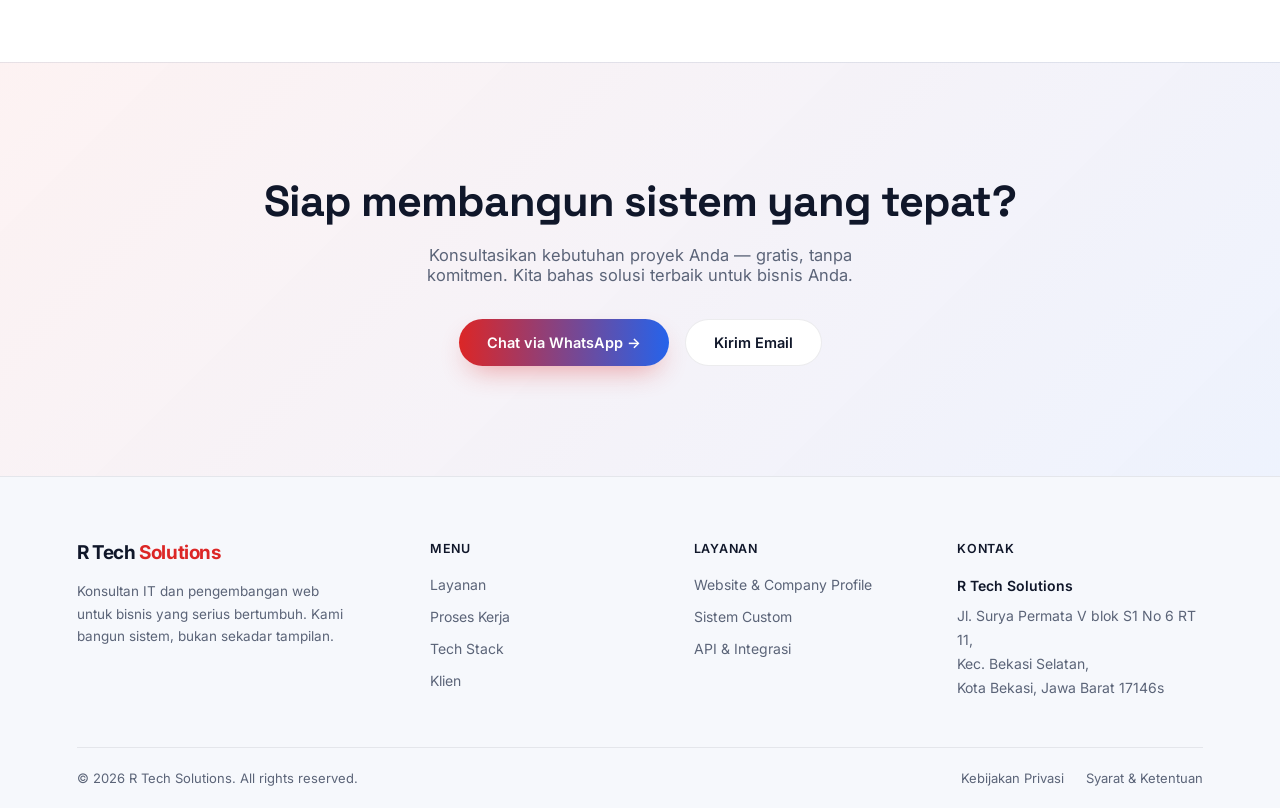
==== commit 7f3d5ab2: "update git huba" ====
--- a/index (1).html
+++ b/index (1).html
@@ -19,7 +19,6 @@
   </div>
   <div class="nav-links">
     <a href="#layanan">Layanan</a>
-    <a href="#portofolio">Portofolio</a>
     <a href="#proses">Proses</a>
     <a href="#stack">Tech Stack</a>
     <a href="#testimoni">Klien</a>
@@ -55,7 +54,7 @@
   </div>
 
   <!-- PROMO BAR: full-width strip at bottom of hero -->
-  <div class="hero-promo-bar">
+  <!-- <div class="hero-promo-bar">
     <div class="promo-carousel" id="promoCarousel">
       <div class="promo-track" id="promoTrack">
         <div class="promo-slide">
@@ -94,7 +93,7 @@
         </div>
       </div>
     </div>
-  </div>
+  </div> -->
 </section>
 
 <!-- CLIENT MARQUEE -->
@@ -132,25 +131,17 @@
       <div class="service-icon">🌐</div>
       <h3>Website &amp; Company Profile</h3>
       <p>Website korporat yang cepat, responsif, dan dirancang untuk konversi — dibangun dengan Laravel &amp; desain modern.</p>
-      <a href="#" class="service-link">Pelajari Lebih →</a>
     </div>
     <div class="service-card">
       <div class="service-icon">⚙️</div>
       <h3>Sistem &amp; Aplikasi Custom</h3>
       <p>Aplikasi internal, manajemen data, hingga sistem multi-tenant — disesuaikan dengan alur kerja bisnis Anda.</p>
-      <a href="#" class="service-link">Pelajari Lebih →</a>
-    </div>
-    <div class="service-card">
-      <div class="service-icon">🔗</div>
-      <h3>API &amp; Integrasi</h3>
-      <p>Backend FastAPI/Laravel yang menghubungkan sistem Anda dengan layanan pihak ketiga secara aman dan stabil.</p>
-      <a href="#" class="service-link">Pelajari Lebih →</a>
-    </div>
+    </div>s
   </div>
 </section>
 
 <!-- PORTFOLIO -->
-<section class="portfolio" id="portofolio">
+<!-- <section class="portfolio" id="portofolio">
   <div class="section-head">
     <span class="section-tag">Portofolio</span>
     <h2>Proyek yang sudah kami bangun</h2>
@@ -203,7 +194,7 @@
       </div>
     </div>
   </div>
-</section>
+</section> -->
 
 <!-- PROCESS -->
 <section class="process" id="proses">
@@ -235,26 +226,6 @@
   </div>
 </section>
 
-<!-- TECH STACK -->
-<section class="stack" id="stack">
-  <div class="section-head">
-    <span class="section-tag">Tech Stack</span>
-    <h2>Teknologi yang teruji di production</h2>
-  </div>
-  <div class="stack-grid">
-    <div class="stack-pill">Laravel</div>
-    <div class="stack-pill">Python / FastAPI</div>
-    <div class="stack-pill">React + TypeScript</div>
-    <div class="stack-pill">MySQL / PostgreSQL</div>
-    <div class="stack-pill">Three.js</div>
-    <div class="stack-pill">Nginx</div>
-    <div class="stack-pill">Docker</div>
-    <div class="stack-pill">REST API</div>
-    <div class="stack-pill">VPS Deployment</div>
-    <div class="stack-pill">Tailwind CSS</div>
-  </div>
-</section>
-
 <!-- TESTIMONIAL -->
 <section class="testimonial" id="testimoni">
   <div class="section-head">
@@ -263,17 +234,17 @@
   </div>
   <div class="testi-grid">
     <div class="testi-card">
-      <p>"Komunikasi jelas dari awal sampai akhir. Website company profile kami selesai tepat waktu dan persis seperti yang dibayangkan."</p>
+      <p>"Komunikasi jelas dari awal sampai akhir. Website Event Maxi kami selesai tepat waktu dan persis seperti yang dibayangkan."</p>
       <div class="testi-who">
-        <div class="testi-avatar">A</div>
-        <div><div class="testi-name">Tim Operasional</div><div class="testi-role">Perusahaan Manufaktur</div></div>
+        <div class="testi-avatar">J</div>
+        <div><div class="testi-name">Tim IT</div><div class="testi-role">Yamaha</div></div>
       </div>
     </div>
     <div class="testi-card">
-      <p>"Sistem custom yang dibangun benar-benar mengikuti alur kerja kami, bukan kami yang harus menyesuaikan ke sistem."</p>
+      <p>"Desain Website Company Profile sama seperti yang di inginkan, dan fast respon"</p>
       <div class="testi-who">
         <div class="testi-avatar">B</div>
-        <div><div class="testi-name">Manajemen</div><div class="testi-role">Klien Subkontrak SaaS</div></div>
+        <div><div class="testi-name">Owner Kako all work</div><div class="testi-role">Klien Kako All work</div></div>
       </div>
     </div>
   </div>
@@ -284,8 +255,8 @@
   <h2>Siap membangun sistem yang tepat?</h2>
   <p>Konsultasikan kebutuhan proyek Anda — gratis, tanpa komitmen. Kita bahas solusi terbaik untuk bisnis Anda.</p>
   <div class="cta-buttons">
-    <a href="https://wa.me/62" class="btn-primary">Chat via WhatsApp →</a>
-    <a href="mailto:hello@rtechsolutions.id" class="btn-secondary">Kirim Email</a>
+    <a href="https://wa.me/6282191230772" class="btn-primary">Chat via WhatsApp →</a>
+    <a href="mailto:kurniamulyarizqi1006@gmail.com" class="btn-secondary">Kirim Email</a>
   </div>
 </section>
 
@@ -297,18 +268,17 @@
         <div class="logo-text">R Tech <span>Solutions</span></div>
       </div>
       <p>Konsultan IT dan pengembangan web untuk bisnis yang serius bertumbuh. Kami bangun sistem, bukan sekadar tampilan.</p>
-      <div class="footer-social">
+      <!-- <div class="footer-social">
         <a href="#" class="social-btn" aria-label="Instagram">IG</a>
         <a href="#" class="social-btn" aria-label="LinkedIn">in</a>
         <a href="#" class="social-btn" aria-label="WhatsApp">WA</a>
         <a href="#" class="social-btn" aria-label="GitHub">GH</a>
-      </div>
+      </div> -->
     </div>
     <div class="footer-col">
       <h4>Menu</h4>
       <ul>
         <li><a href="#layanan">Layanan</a></li>
-        <li><a href="#portofolio">Portofolio</a></li>
         <li><a href="#proses">Proses Kerja</a></li>
         <li><a href="#stack">Tech Stack</a></li>
         <li><a href="#testimoni">Klien</a></li>
--- a/css/style.css
+++ b/css/style.css
@@ -210,7 +210,7 @@
 
   /* SERVICES */
   .services{background:var(--bg);}
-  .service-grid{display:grid; grid-template-columns:repeat(3,1fr); gap:24px;}
+  .service-grid{display:grid; grid-template-columns:repeat(2,1fr); gap:24px;}
   .service-card{
     background:#fff; padding:34px 28px; border-radius:16px;
     border:1px solid var(--line);
